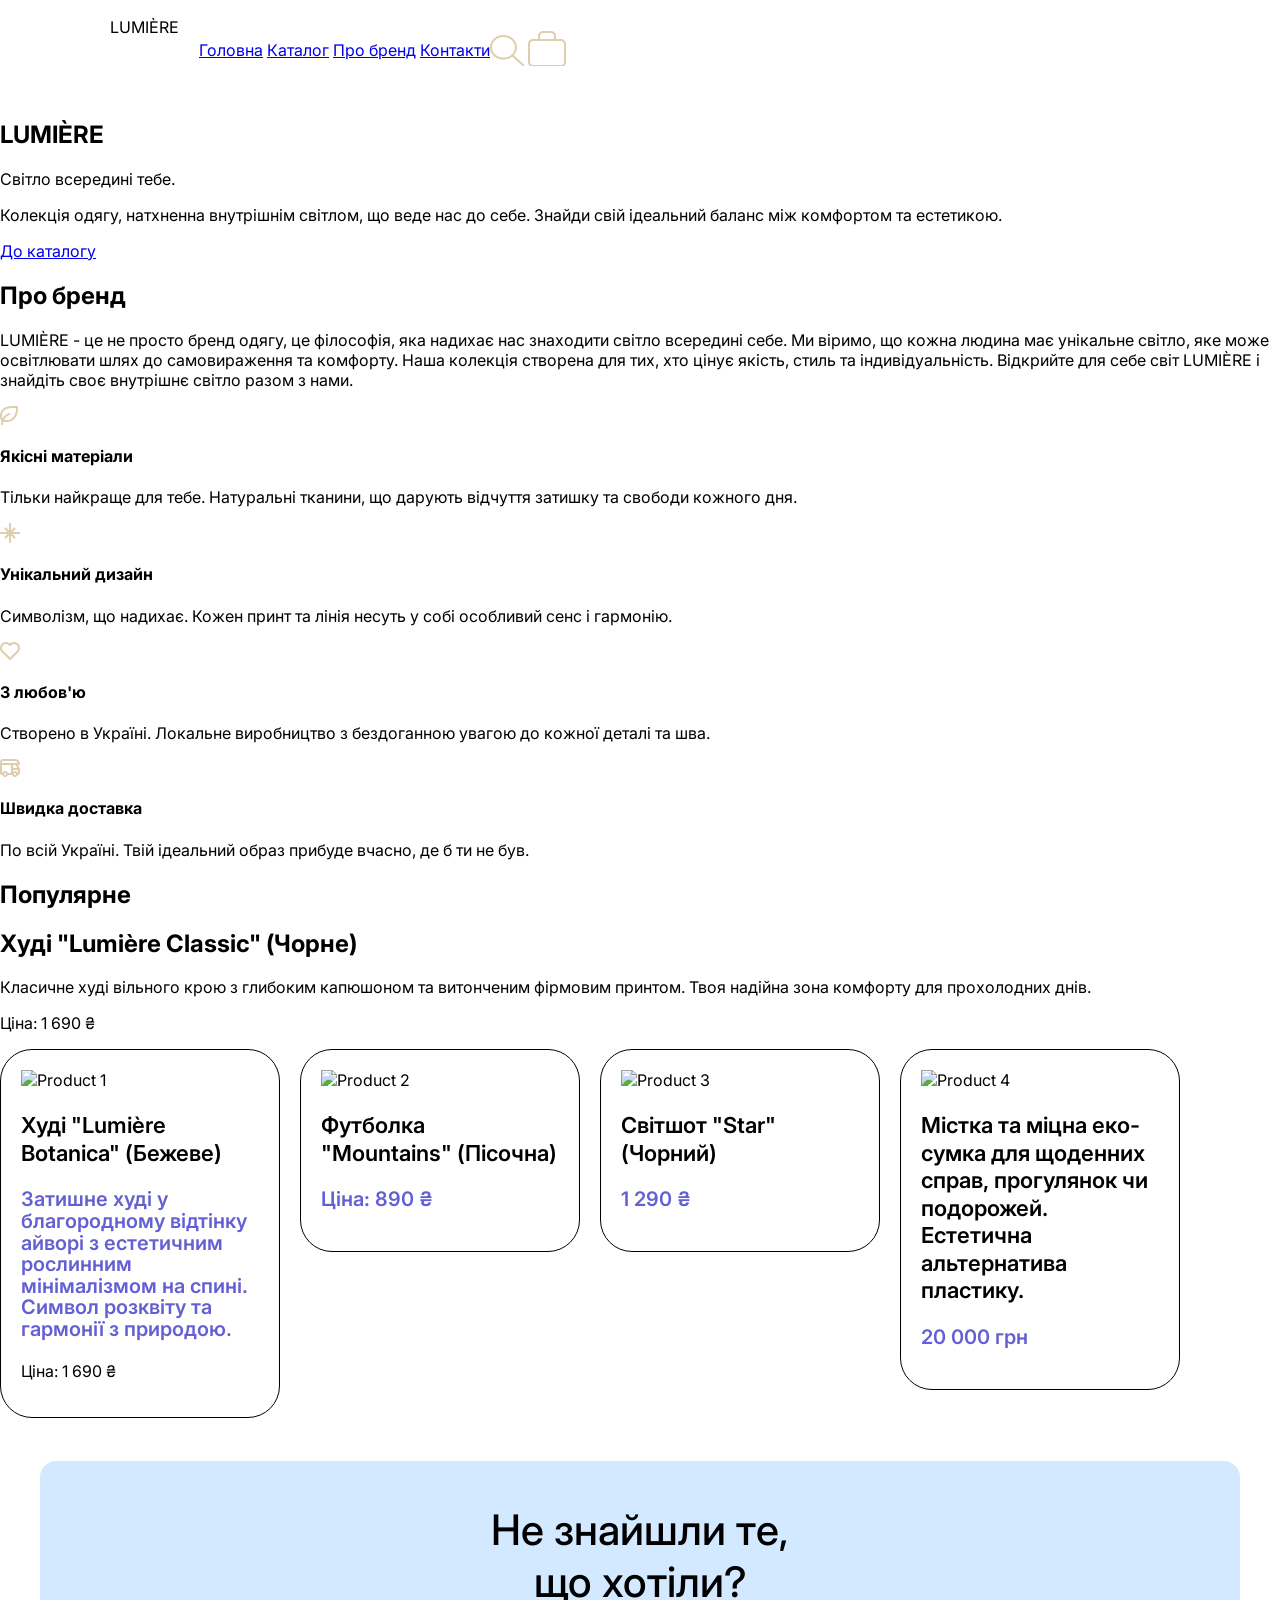
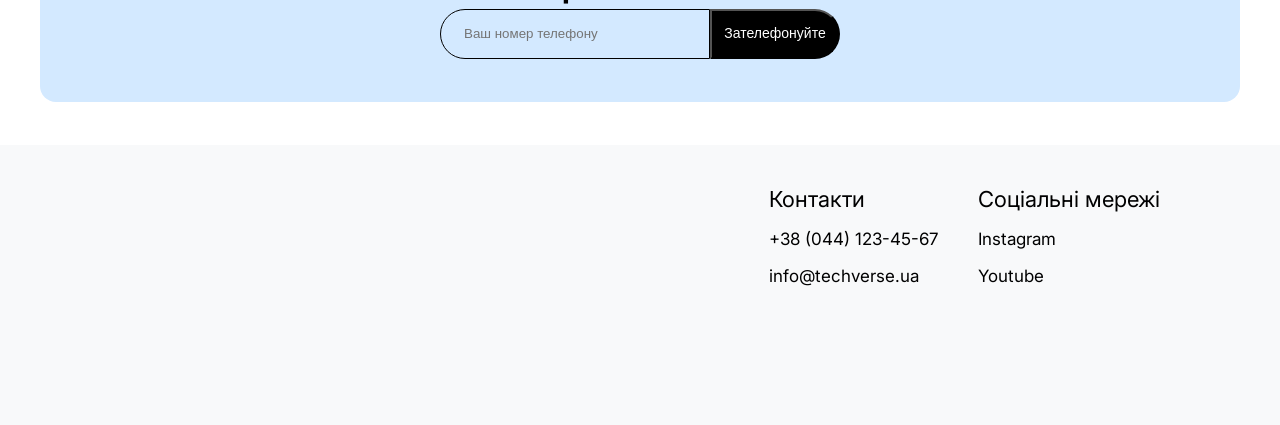
==== index.html @ de7a6d4b "first commit" ====
<html>

<head>
    <meta charset="UTF-8">
    <meta name="viewport" content="width=device-width, initial-scale=1.0">
    <title> LUMIÈRE</title>
    <link rel="stylesheet" href="style.css">
</head>

<body>
    <header class="header">
        <div class="logo">LUMIÈRE</div>
        <nav class="nav">
            <a href='#'>Головна</a>
            <a href='#catalog'>Каталог</a>
            <a href='#'>Про бренд</a>
            <a href='#'>Контакти</a>
        </nav>
        <div class="hero-icons">
<img src="Vector (Stroke) (1).png" alt="">
<img src="Vector.png" alt="">
        </div>
    </header>
    <section class="hero">
        <div class="hero-content">
        <h1>LUMIÈRE</h1>
        <p class="subtitle">Світло всередині тебе.</p>
        <p class="hero-desc">Колекція одягу, натхненна внутрішнім світлом,
             що веде нас до себе. 
            Знайди свій ідеальний баланс між комфортом та естетикою.</p>
            <a href="#catalog" >До каталогу</a>
        </div>
    </section>
    <section class="about">
        <div class="about-content">
            <h2>Про бренд</h2>
            <p>LUMIÈRE - це не просто бренд одягу, це філософія, яка надихає нас знаходити світло всередині себе. 
                Ми віримо, що кожна людина має унікальне світло, яке може освітлювати шлях до самовираження та комфорту. 
                Наша колекція створена для тих, хто цінує якість, стиль та індивідуальність. 
                Відкрийте для себе світ LUMIÈRE і знайдіть своє внутрішнє світло разом з нами.</p>
        </div> 
    </section>

    <section class="benefits">
<div class="benefits-card">
<img src="Vector (Stroke) (2).png" alt="">
<div>
    <h4>Якісні матеріали </h4>
    <p>Тільки найкраще для тебе. Натуральні тканини, 
        що дарують відчуття затишку та свободи кожного дня.</p>
</div>
</div>
<div class="benefits-card">
    <img src="Vector (Stroke) (3).png" alt="">
<div>
    <h4>Унікальний дизайн  </h4>
    <p> Символізм, що надихає. 
        Кожен принт та лінія несуть у собі особливий сенс і гармонію.</p>
</div>
<div class="benefits-card">
    <img src="Vector (Stroke) (4).png" alt="">
<div>
    <h4>З любов'ю </h4>
    <p> Створено в Україні. 
        Локальне виробництво з бездоганною увагою до кожної деталі та шва.</p>
</div>
<div class="benefits-card">
    <img src="Vector (Stroke) (5).png" alt="">
<div>
    <h4>Швидка доставка  </h4>
    <p> По всій Україні. 
        Твій ідеальний образ прибуде вчасно, де б ти не був.</p>
</div>

<section id="catalog" class="catalog">
    <h2 class="section-title">Популярне</h2>
        <div class="products-card">
            <h2 >Худі "Lumière Classic" (Чорне)</h2>
            <p>
                 Класичне худі вільного крою з глибоким капюшоном та витонченим фірмовим принтом. 
                 Твоя надійна зона комфорту для прохолодних днів.
            </p>
            <p>Ціна: 1 690 ₴</p>
            <div class="products-cards">
                <div class="card">
                    <img class="img-card" src="laptop.png" alt="Product 1">
                    <h3 class="title-card">Худі "Lumière Botanica" (Бежеве)</h3>
                    <p class="price-card">Затишне худі у благородному відтінку айворі з естетичним рослинним мінімалізмом на спині.
                         Символ розквіту та гармонії з природою.</p>
                         <p>Ціна: 1 690 ₴</p>
                </div>
                <div class="card">
                    <img class="img-card" src="smartwatch.png" alt="Product 2">
                    <h3 class="title-card">Футболка "Mountains" (Пісочна)</h3>
                    <p class="price-card"> Ціна: 890 ₴</p>
                </div>
                <div class="card">
                    <img class="img-card" src="headphones.png" alt="Product 3">
                    <h3 class="title-card">Світшот "Star" (Чорний)</h3>
                    <p class="price-card">1 290 ₴</p>
                </div>
                <div class="card">
                    <img class="img-card" src="tablet.png" alt="Product 4">
                    <h3 class="title-card">Містка та міцна еко-сумка для щоденних справ, прогулянок чи подорожей.
                         Естетична альтернатива пластику.</h3>
                    <p class="price-card">20 000 грн</p>
                </div>
            </div>
        </div>
        </section>
        <div class="contact-section">
            <h2 class="contact-text">Не знайшли те, що хотіли?</h2>
            <img src="contact-img.png" alt="" class="contact-img">
            <form action="" class="contact-form">
                <input class="input-phone" type="tel" placeholder="Ваш номер телефону">
                <button class="submit-button" type="submit">Зателефонуйте</button>
            </form>
        </div>
    </main>
    <footer>
        <img src="logo.png" alt="" class="logo-footer">
        <div class="footer-menu">
            <div class="vert-menu">
                <h3 class="footer-elements-first">Контакти</h3>
                <a href="#" class="footer-elements">+38 (044) 123-45-67</a>
                <a href="#" class="footer-elements">info@techverse.ua</a>
            </div>
            <div class="vert-menu">
                <h3 class="footer-elements-first">Соціальні мережі</h3>
                <a href="#" class="footer-elements">Instagram</a>
                <a href="#" class="footer-elements">Youtube</a>
            </div>
        </div>
    </footer>
    <script src="https://cdn.jsdelivr.net/npm/gsap@3.14.1/dist/gsap.min.js"></script>
    <script src="https://cdn.jsdelivr.net/npm/gsap@3.14.1/dist/ScrollTrigger.min.js"></script>


</body>

</html>
---- style.css ----
/* Підключення шрифта (не видаляти) */
@import url('https://fonts.googleapis.com/css2?family=Inter:ital,opsz,wght@0,14..32,100..900;1,14..32,100..900&display=swap');

body {
    margin: 0px;
    /* забираємо стандартні відступи в тега body */
    font-family: "Inter", sans-serif;

}


header {
    background-color: white;
    box-sizing: border-box;
    padding: 20px 110px;
    height: 100px;
    display: flex;
    align-items: center;
}


.logo {
    width: 89px;
    height: 66px;
}

.menu {
    display: flex;
    flex-direction: row;
    flex-grow: 1;
    justify-content: flex-end;
    align-items: center;
    list-style: none;
    gap: 40px;
}

.menu-elements {
    text-decoration: none;
    font-weight: 500;
    font-size: 18px;
    line-height: 93%;
    text-transform: uppercase;
    color: #000;
}

main {
    max-width: 1200px;
    margin: 0 auto;

}

.hero-section {

    border-radius: 32px;
    padding: 40px;
    max-width: 1200px;
    min-height: 550px;
    display: flex;
    flex-direction: column;
    justify-content: center;
    background: #d3e9ff top center / 100% no-repeat url(https://api.logikaschool.com.ua/media/library/44b094a8_phone_background.png);
}


.cta-title {
    font-weight: 600;
    font-size: 48px;
    line-height: 145%;
    color: #000;
    max-width: 460px;
}

.cta-button {
    border: 1px solid #000;
    border-radius: 200px;
    width: 305px;
    height: 50px;
    font-weight: 600;
    font-size: 18px;
    line-height: 120%;
    text-align: center;
    color: #000;
    background: #d3e9ff;
}


.products-title {

    font-weight: 600;
    font-size: 42px;
    line-height: 125%;
    text-align: center;
    color: #000;
}

.card {
    border: 1px solid #000;
    border-radius: 32px;
    padding: 20px;
    width: 280px;
    box-sizing: border-box;
}

.title-card {
    font-weight: 600;
    font-size: 22px;
    line-height: 125%;
    color: #000;
}

.price-card {
    font-weight: 600;
    font-size: 20px;
    line-height: 108%;
    color: #645fd3;
}


.products-cards {
    display: flex;
    flex-wrap: wrap;
    align-items: flex-start;
    justify-content: flex-start;
    flex-direction: row;
    gap: 20px;
}

.contact-section {
    background: #d3e9ff;
    border-radius: 16px;
    padding: 43px 0px;
    max-width: 1200px;
    text-align: center;
    margin: 43px auto;

}

.contact-text {
    font-weight: 500;
    font-size: 42px;
    line-height: 125%;
    color: #000;
    max-width: 350px;
    margin: 0 auto;
    display: block;
}

.contact-form {
    display: flex;
    align-items: center;
    justify-content: center;
    width: 400px;
    height: 50px;
    margin: 0 auto;
}

.input-phone {
    border: 1px solid #000;
    border-radius: 54px 0 0 54px;
    padding: 0 23px;
    width: 270px;
    height: 50px;
    background: #d3e9ff;
}

.submit-button {
    border-radius: 0 200px 200px 0;
    width: 130px;
    height: 50px;
    background: #000;
    font-weight: 400;
    font-size: 14px;
    line-height: 120%;
    text-align: center;
    color: #fff;
    padding: 0;
}

footer {
    display: flex;
    flex-direction: row;
    flex-wrap: wrap;
    justify-content: space-between;
    align-items: flex-start;
    align-content: space-between;
    padding: 40px 120px;

    min-height: 200px;

    background: #F8F9FA;
}

.footer-menu {

    display: flex;
    flex-direction: row;
    flex-wrap: wrap;
    justify-content: flex-end;
    align-items: flex-start;
    align-content: flex-end;
    padding: 0px;
    gap: 40px;

}

.vert-menu {

    display: flex;
    flex-direction: column;
    align-items: flex-start;
    padding: 0px;
    gap: 15px;

}

.footer-elements-first {
    font-family: 'Inter';
    font-style: normal;
    font-weight: 400;
    font-size: 22px;
    line-height: 28px;
    margin: 0;
    color: #000000;
}

.footer-elements {
    font-family: 'Inter';
    font-style: normal;
    font-weight: 400;
    font-size: 17px;
    line-height: 22px;
    color: #000000;
    text-decoration: none;
}

/* Menu items hover */
.menu-elements {
    transition: color 0.3s ease, transform 0.2s ease;
}

.menu-elements:hover {
    color: #007bff;
    transform: translateY(-2px);
}

/* CTA button hover */
.cta-button {
    transition: background-color 0.3s ease, color 0.3s ease, border-color 0.3s ease;
    cursor: pointer;
}

.cta-button:hover {
    background-color: #0056b3;
    color: fff;
    box-shadow: 0 8px 20px rgba(0, 123, 255, 0.3);
}

/* Product cards hover */
.card {
    transition: all 0.3s ease;
    cursor: pointer;
}

.card:hover {
    box-shadow: 0 15px 30px rgba(0, 0, 0, 0.2);
}


.img-card {
    transition: transform 0.3s ease;
}

.card:hover .title-card {
    color: #007bff;
}

.title-card {
    transition: color 0.3s ease;
}

/* Submit button hover */
.submit-button {
    transition: all 0.3s ease;
    cursor: pointer;
}

.submit-button:hover {
    background-color: #0056b3;
    box-shadow: 0 5px 15px rgba(0, 123, 255, 0.3);
}
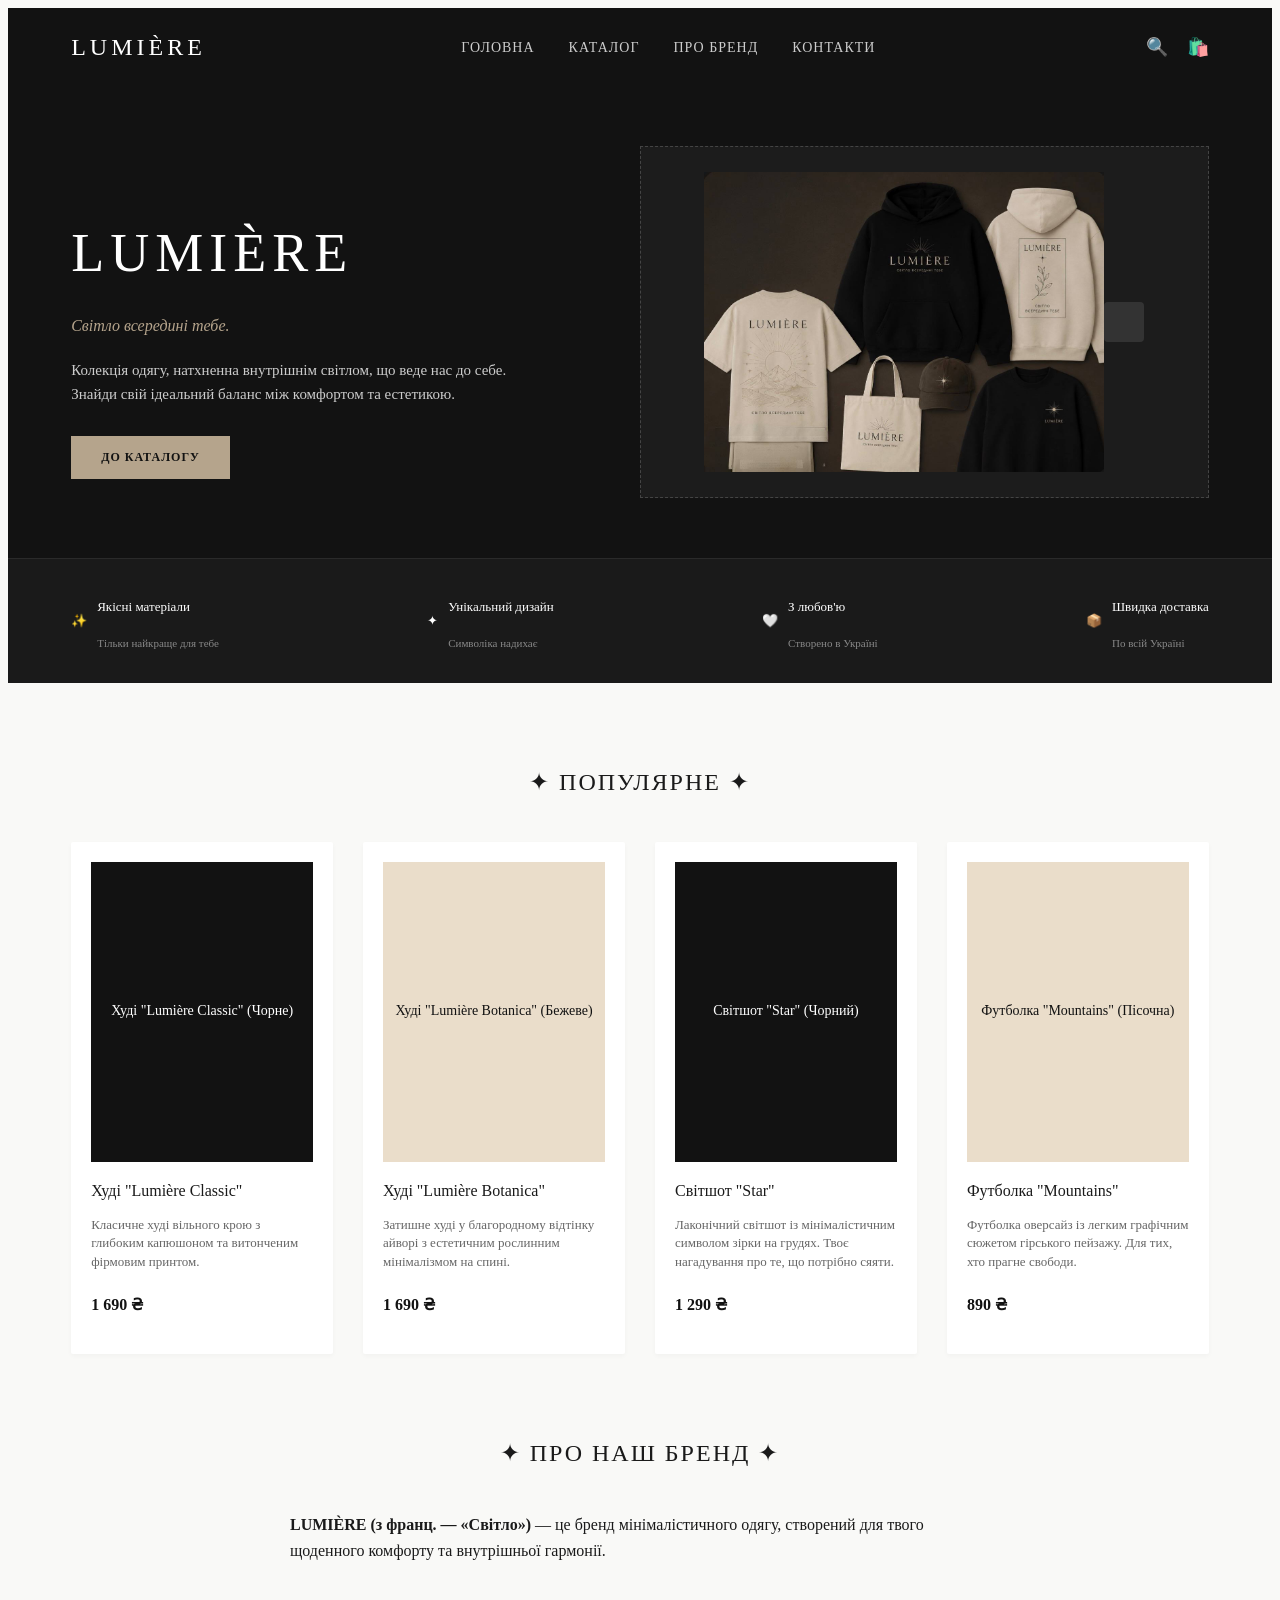
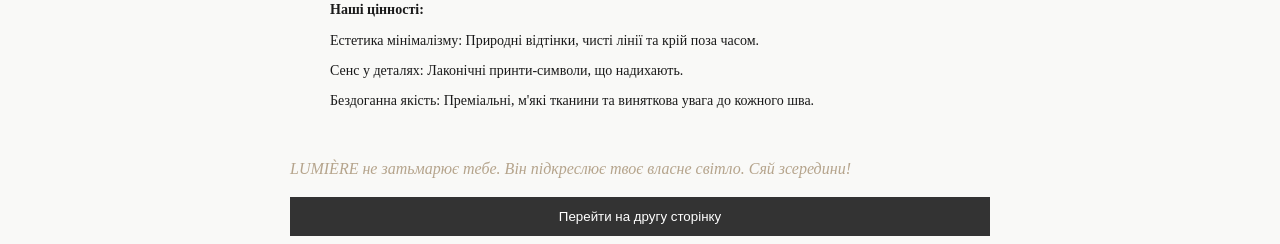
==== commit 3f131ca4: "first commit" ====
--- a/index.html
+++ b/index.html
@@ -1,141 +1,117 @@
+
 <html>
-
 <head>
     <meta charset="UTF-8">
     <meta name="viewport" content="width=device-width, initial-scale=1.0">
-    <title> LUMIÈRE</title>
+    <title>LUMIÈRE | Одяг з внутрішнім світлом</title>
     <link rel="stylesheet" href="style.css">
 </head>
+<body>
 
-<body>
     <header class="header">
         <div class="logo">LUMIÈRE</div>
         <nav class="nav">
-            <a href='#'>Головна</a>
-            <a href='#catalog'>Каталог</a>
-            <a href='#'>Про бренд</a>
-            <a href='#'>Контакти</a>
+            <a href="#a">головна</a>
+            <a href="#catalog">каталог</a>
+            <a href="#about">про бренд</a>
+            <a href="#contacts">контакти</a>
         </nav>
-        <div class="hero-icons">
-<img src="Vector (Stroke) (1).png" alt="">
-<img src="Vector.png" alt="">
+        <div class="header-icons">
+            <span class="icon">🔍</span>
+            <span class="icon">🛍️</span>
         </div>
     </header>
+
     <section class="hero">
         <div class="hero-content">
-        <h1>LUMIÈRE</h1>
-        <p class="subtitle">Світло всередині тебе.</p>
-        <p class="hero-desc">Колекція одягу, натхненна внутрішнім світлом,
-             що веде нас до себе. 
-            Знайди свій ідеальний баланс між комфортом та естетикою.</p>
-            <a href="#catalog" >До каталогу</a>
+            <h1 id="a">LUMIÈRE</h1>
+            <p class="subtitle">Світло всередині тебе.</p>
+            <p class="hero-desc">Колекція одягу, натхненна внутрішнім світлом, що веде нас до себе. Знайди свій ідеальний баланс між комфортом та естетикою.</p>
+            <a href="#catalog" class="btn">До каталогу</a>
         </div>
-    </section>
-    <section class="about">
-        <div class="about-content">
-            <h2>Про бренд</h2>
-            <p>LUMIÈRE - це не просто бренд одягу, це філософія, яка надихає нас знаходити світло всередині себе. 
-                Ми віримо, що кожна людина має унікальне світло, яке може освітлювати шлях до самовираження та комфорту. 
-                Наша колекція створена для тих, хто цінує якість, стиль та індивідуальність. 
-                Відкрийте для себе світ LUMIÈRE і знайдіть своє внутрішнє світло разом з нами.</p>
-        </div> 
+        <div class="hero-image-grid">
+            <img src="hoodie.jpg" width="400" height="300" alt="Худі">
+            <div class="badge-item"></div>
+        </div>
     </section>
 
     <section class="benefits">
-<div class="benefits-card">
-<img src="Vector (Stroke) (2).png" alt="">
-<div>
-    <h4>Якісні матеріали </h4>
-    <p>Тільки найкраще для тебе. Натуральні тканини, 
-        що дарують відчуття затишку та свободи кожного дня.</p>
-</div>
-</div>
-<div class="benefits-card">
-    <img src="Vector (Stroke) (3).png" alt="">
-<div>
-    <h4>Унікальний дизайн  </h4>
-    <p> Символізм, що надихає. 
-        Кожен принт та лінія несуть у собі особливий сенс і гармонію.</p>
-</div>
-<div class="benefits-card">
-    <img src="Vector (Stroke) (4).png" alt="">
-<div>
-    <h4>З любов'ю </h4>
-    <p> Створено в Україні. 
-        Локальне виробництво з бездоганною увагою до кожної деталі та шва.</p>
-</div>
-<div class="benefits-card">
-    <img src="Vector (Stroke) (5).png" alt="">
-<div>
-    <h4>Швидка доставка  </h4>
-    <p> По всій Україні. 
-        Твій ідеальний образ прибуде вчасно, де б ти не був.</p>
-</div>
-
-<section id="catalog" class="catalog">
-    <h2 class="section-title">Популярне</h2>
-        <div class="products-card">
-            <h2 >Худі "Lumière Classic" (Чорне)</h2>
-            <p>
-                 Класичне худі вільного крою з глибоким капюшоном та витонченим фірмовим принтом. 
-                 Твоя надійна зона комфорту для прохолодних днів.
-            </p>
-            <p>Ціна: 1 690 ₴</p>
-            <div class="products-cards">
-                <div class="card">
-                    <img class="img-card" src="laptop.png" alt="Product 1">
-                    <h3 class="title-card">Худі "Lumière Botanica" (Бежеве)</h3>
-                    <p class="price-card">Затишне худі у благородному відтінку айворі з естетичним рослинним мінімалізмом на спині.
-                         Символ розквіту та гармонії з природою.</p>
-                         <p>Ціна: 1 690 ₴</p>
-                </div>
-                <div class="card">
-                    <img class="img-card" src="smartwatch.png" alt="Product 2">
-                    <h3 class="title-card">Футболка "Mountains" (Пісочна)</h3>
-                    <p class="price-card"> Ціна: 890 ₴</p>
-                </div>
-                <div class="card">
-                    <img class="img-card" src="headphones.png" alt="Product 3">
-                    <h3 class="title-card">Світшот "Star" (Чорний)</h3>
-                    <p class="price-card">1 290 ₴</p>
-                </div>
-                <div class="card">
-                    <img class="img-card" src="tablet.png" alt="Product 4">
-                    <h3 class="title-card">Містка та міцна еко-сумка для щоденних справ, прогулянок чи подорожей.
-                         Естетична альтернатива пластику.</h3>
-                    <p class="price-card">20 000 грн</p>
-                </div>
+        <div class="benefit-card">
+            <div class="b-icon">✨</div>
+            <div>
+                <h4>Якісні матеріали</h4>
+                <p>Тільки найкраще для тебе</p>
             </div>
         </div>
-        </section>
-        <div class="contact-section">
-            <h2 class="contact-text">Не знайшли те, що хотіли?</h2>
-            <img src="contact-img.png" alt="" class="contact-img">
-            <form action="" class="contact-form">
-                <input class="input-phone" type="tel" placeholder="Ваш номер телефону">
-                <button class="submit-button" type="submit">Зателефонуйте</button>
-            </form>
-        </div>
-    </main>
-    <footer>
-        <img src="logo.png" alt="" class="logo-footer">
-        <div class="footer-menu">
-            <div class="vert-menu">
-                <h3 class="footer-elements-first">Контакти</h3>
-                <a href="#" class="footer-elements">+38 (044) 123-45-67</a>
-                <a href="#" class="footer-elements">info@techverse.ua</a>
-            </div>
-            <div class="vert-menu">
-                <h3 class="footer-elements-first">Соціальні мережі</h3>
-                <a href="#" class="footer-elements">Instagram</a>
-                <a href="#" class="footer-elements">Youtube</a>
+        <div class="benefit-card">
+            <div class="b-icon">✦</div>
+            <div>
+                <h4>Унікальний дизайн</h4>
+                <p>Символіка надихає</p>
             </div>
         </div>
-    </footer>
-    <script src="https://cdn.jsdelivr.net/npm/gsap@3.14.1/dist/gsap.min.js"></script>
-    <script src="https://cdn.jsdelivr.net/npm/gsap@3.14.1/dist/ScrollTrigger.min.js"></script>
+        <div class="benefit-card">
+            <div class="b-icon">🤍</div>
+            <div>
+                <h4>З любов'ю</h4>
+                <p>Створено в Україні</p>
+            </div>
+        </div>
+        <div class="benefit-card">
+            <div class="b-icon">📦</div>
+            <div>
+                <h4>Швидка доставка</h4>
+                <p>По всій Україні</p>
+            </div>
+        </div>
+    </section>
 
+    <section id="catalog" class="catalog">
+        <h2 id="catalog" class="section-title">✦ Популярне ✦</h2>
+        <div class="products-grid">
+            <div class="product-card">
+                <div class="prod-img-placeholder">Худі "Lumière Classic" (Чорне)</div>
+                <h3>Худі "Lumière Classic"</h3>
+                <p class="prod-desc">Класичне худі вільного крою з глибоким капюшоном та витонченим фірмовим принтом.</p>
+                <p class="price">1 690 ₴</p>
+            </div>
+            <div class="product-card">
+                <div class="prod-img-placeholder text-light">Худі "Lumière Botanica" (Бежеве)</div>
+                <h3>Худі "Lumière Botanica"</h3>
+                <p class="prod-desc">Затишне худі у благородному відтінку айворі з естетичним рослинним мінімалізмом на спині.</p>
+                <p class="price">1 690 ₴</p>
+            </div>
+            <div class="product-card">
+                <div class="prod-img-placeholder">Світшот "Star" (Чорний)</div>
+                <h3>Світшот "Star"</h3>
+                <p class="prod-desc">Лаконічний світшот із мінімалістичним символом зірки на грудях. Твоє нагадування про те, що потрібно сяяти.</p>
+                <p class="price">1 290 ₴</p>
+            </div>
+            <div class="product-card">
+                <div class="prod-img-placeholder text-light">Футболка "Mountains" (Пісочна)</div>
+                <h3>Футболка "Mountains"</h3>
+                <p class="prod-desc">Футболка оверсайз із легким графічним сюжетом гірського пейзажу. Для тих, хто прагне свободи.</p>
+                <p class="price">890 ₴</p>
+            </div>
+        </div>
+    </section>
 
+    <section id="about" class="about-section">
+        <h2 class="section-title">✦ Про наш бренд ✦</h2>
+        <div class="about-text">
+            <p><strong>LUMIÈRE (з франц. — «Світло»)</strong> — це бренд мінімалістичного одягу, створений для твого щоденного комфорту та внутрішньої гармонії.</p>
+            <ul class="values">
+ <li><strong>Наші цінності:</strong></li>
+                <li>Естетика мінімалізму: Природні відтінки, чисті лінії та крій поза часом.</li>
+                <li>Сенс у деталях: Лаконічні принти-символи, що надихають.</li>
+                <li>Бездоганна якість: Преміальні, м'які тканини та виняткова увага до кожного шва.</li>
+            </ul>
+            <p class="italic">LUMIÈRE не затьмарює тебе. Він підкреслює твоє власне світло. Сяй зсередини!</p>
+            <button class="buttomm" onclick="window.location.href='index2.html';">Перейти на другу сторінку</button>
+        </div>
+    </section>
+<script src="script.js"></script>
 </body>
+</html>
 
-</html>+       
--- a/style.css
+++ b/style.css
@@ -1,290 +1,542 @@
-/* Підключення шрифта (не видаляти) */
-@import url('https://fonts.googleapis.com/css2?family=Inter:ital,opsz,wght@0,14..32,100..900;1,14..32,100..900&display=swap');
 
 body {
-    margin: 0px;
-    /* забираємо стандартні відступи в тега body */
-    font-family: "Inter", sans-serif;
-
-}
-
-
-header {
-    background-color: white;
+    background-color: #f9f9f7;
+    color: #1a1a1a;
+    line-height: 1.6;
+}
+
+
+.header {
+    display: flex;
+    justify-content: space-between;
+    align-items: center;
+    padding: 20px 5%;
+    background-color: #121212;
+    color: #ffffff;
+}
+
+.logo {
+    font-size: 24px;
+    letter-spacing: 4px;
+    font-weight: 300;
+}
+
+.nav a {
+    color: #cccccc;
+    text-decoration: none;
+    margin: 0 15px;
+    font-size: 14px;
+    text-transform: uppercase;
+    letter-spacing: 1px;
+    transition: color 0.3s ease;
+}
+
+.nav a:hover {
+    color: #ffffff;
+}
+
+.header-icons .icon {
+    margin-left: 15px;
+    cursor: pointer;
+    font-size: 18px;
+}
+
+
+.hero {
+    display: grid;
+    grid-template-columns: 1fr 1fr;
+    background-color: #121212;
+    color: #ffffff;
+    padding: 60px 5%;
+    align-items: center;
+    border-bottom: 1px solid #2a2a2a;
+}
+
+.hero-content h1 {
+    font-size: 54px;
+    letter-spacing: 6px;
+    margin-bottom: 10px;
+    font-weight: 300;
+}
+
+.hero-content .subtitle {
+    font-style: italic;
+    color: #b5a48c;
+    margin-bottom: 20px;
+}
+
+.hero-desc {
+    font-size: 15px;
+    color: #cccccc;
+    margin-bottom: 30px;
+    max-width: 450px;
+}
+
+
+.btn {
+    display: inline-block;
+    padding: 12px 30px;
+    background-color: #b5a48c;
+    color: #121212;
+    text-decoration: none;
+    font-weight: bold;
+    text-transform: uppercase;
+    font-size: 12px;
+    letter-spacing: 1px;
+    border: none;
+    cursor: pointer;
+    transition: background 0.3s ease;
+}
+
+.btn:hover {
+    background-color: #d1c2ab;
+}
+
+.hero-image-grid {
+    height: 350px;
+    background-color: #1c1c1c;
+    display: flex;
+    align-items: center;
+    justify-content: center;
+    border: 1px dashed #444;
+}
+
+.badge-item {
+    background: rgba(255, 255, 255, 0.1);
+    padding: 20px;
+    border-radius: 4px;
+    color: #fff;
+}
+
+.benefits {
+    display: flex;
+    justify-content: space-between;
+    background-color: #1a1a1a;
+    color: #fff;
+    padding: 20px 5%;
+    flex-wrap: wrap;
+    gap: 15px;
+}
+
+.benefit-card {
+    display: flex;
+    align-items: center;
+    gap: 10px;
+    font-size: 13px;
+}
+
+.benefit-card h4 {
+    font-weight: 400;
+}
+
+.benefit-card p {
+    color: #888;
+    font-size: 11px;
+}
+
+
+.catalog {
+    padding: 60px 5%;
+}
+
+.section-title {
+    text-align: center;
+    font-weight: 300;
+    letter-spacing: 2px;
+    margin-bottom: 40px;
+    text-transform: uppercase;
+}
+
+.products-grid {
+    display: grid;
+    grid-template-columns: repeat(auto-fit, minmax(240px, 1fr));
+    gap: 30px;
+}
+
+.product-card {
+    background: #ffffff;
+    padding: 20px;
+    border-radius: 2px;
+    box-shadow: 0 2px 5px rgba(0,0,0,0.03);
+}
+
+.prod-img-placeholder {
+    height: 280px;
+    background-color: #121212;
+    color: #fff;
+    display: flex;
+    align-items: center;
+    justify-content: center;
+    font-size: 14px;
+    text-align: center;
+    padding: 10px;
+    margin-bottom: 15px;
+}
+
+.prod-img-placeholder.text-light {
+    background-color: #eaddca;
+    color: #121212;
+}
+
+.product-card h3 {
+    font-size: 16px;
+    margin-bottom: 10px;
+    font-weight: 500;
+}
+
+.prod-desc {
+    font-size: 13px;
+    color: #666;
+    line-height: 1.4;
+    margin-bottom: 15px;
+    height: 60px;
+    overflow: hidden;
+}
+
+.price {
+    font-weight: bold;
+    color: #121212;
+}
+
+.about {
+    background-color: #f1f1ee;
+    padding: 60px 5%;
+    text-align: center;
+}
+
+.about-text {
+    max-width: 700px;
+    margin: 0 auto;
+}
+
+.values {
+    list-style: none;
+    margin: 20px 0;
+    text-align: left;
+    display: inline-block;
+}
+
+.values li {
+    margin-bottom: 8px;
+    font-size: 14px;
+}
+
+.italic {
+    font-style: italic;
+    color: #b5a48c;
+    margin-top: 15px;
+}
+
+
+.quiz-section {
+    padding: 50px 5%;
+    text-align: center;
+    background-color: #ffffff;
+    border-top: 1px solid #e0e0e0;
+}
+
+.quiz-options {
+    margin: 20px 0;
+}
+
+.quiz-options button {
+    margin: 10px;
+    padding: 12px 25px;
+    border: 1px solid #121212;
+    background: transparent;
+    font-size: 14px;
+    cursor: pointer;
+    transition: all 0.2s ease;
+}
+
+.quiz-options button:hover {
+    background-color: #121212;
+    color: #fff;
+}
+
+
+.drop-builder {
+    max-width: 400px;
+    margin: 50px auto;
+    padding: 20px;
+    text-align: center;
+    border-top: 1px solid #e0e0e0;
+}
+
+.builder-title {
+    font-size: 22px;
+    letter-spacing: 1px;
+    margin-bottom: 25px;
+    font-weight: 400;
+}
+
+.builder-list {
+    display: flex;
+    flex-direction: column;
+    gap: 15px;
+    margin-bottom: 30px;
+    max-width: 250px;
+    margin-left: auto;
+    margin-right: auto;
+}
+
+.drop-item {
+    display: flex;
+    justify-content: space-between;
+    align-items: center;
+}
+
+.item-name {
+    font-size: 16px;
+    color: #1a1a1a;
+}
+
+
+.circle-checkbox {
+    position: relative;
+    display: inline-block;
+    width: 20px;
+    height: 20px;
+    cursor: pointer;
+}
+
+.circle-checkbox input {
+    opacity: 0;
+    width: 0;
+    height: 0;
+    position: absolute;
+}
+
+.circle-checkbox .checkmark {
+    position: absolute;
+    top: 0;
+    left: 0;
+    width: 20px;
+    height: 20px;
+    background-color: transparent;
+    border: 2px solid #1a1a1a;
+    border-radius: 50%;
+    transition: background-color 0.2s ease;
+}
+
+.circle-checkbox input:checked + .checkmark {
+    background-color: #1a1a1a; 
+}
+
+
+.buy-btn {
+    background-color: #eaddca; 
+    color: #1a1a1a;
+    border: none;
+    padding: 12px 30px;
+    font-size: 13px;
+    text-transform: uppercase;
+    letter-spacing: 2px;
+    cursor: pointer;
+    transition: background-color 0.3s ease;
+}
+
+.buy-btn:hover {
+    background-color: #d8cbb8;
+}
+
+.result-message {
+    margin-top: 25px;
+    font-size: 14px;
+}
+
+.error-text {
+    color: #888888;
+}
+
+.success-title {
+    font-weight: bold;
+    color: #1a1a1a;
+    margin-bottom: 5px;
+}
+
+.success-details {
+    color: #555555;
+}
+
+
+.care-section {
+    padding: 50px 5%;
+    background-color: #ffffff;
+    border-top: 1px solid #e0e0e0;
+    text-align: center;
+}
+
+.care-grid {
+    display: grid;
+    grid-template-columns: repeat(auto-fit, minmax(200px, 1fr));
+    gap: 20px;
+    margin-top: 30px;
+}
+
+.care-card {
+    background: #f9f9f7;
+    padding: 20px;
+    border: 1px solid #eee;
+}
+
+.care-card span {
+    font-size: 24px;
+    display: block;
+    margin-bottom: 10px;
+}
+
+.care-card h5 {
+    font-size: 16px;
+    margin-bottom: 5px;
+    font-weight: 500;
+}
+
+.care-card p {
+    font-size: 12px;
+    color: #666;
+}
+
+
+.production {
+    background-color: #121212;
+    color: #fff;
+    padding: 50px 5%;
+    text-align: center;
+}
+
+.bts {
+    font-size: 11px;
+    color: #b5a48c;
+    letter-spacing: 2px;
+
+}
+
+.prod-gallery {
+    display: grid;
+    grid-template-columns: repeat(auto-fit, minmax(150px, 1fr));
+    gap: 15px;
+    margin: 30px 0;
+}
+
+.prod-img {
+    height: 150px;
+    background: #222;
+    display: flex;
+    align-items: center;
+    justify-content: center;
+    font-size: 13px;
+    border: 1px solid #333;
+    color: #aaa;
+}
+
+.prod-footer-text {
+    font-size: 13px;
+    color: #aaa;
+}
+
+
+.footer {
+    background-color: #fafafa;
+    padding: 40px 5%;
+    display: flex;
+    justify-content: space-between;
+    flex-wrap: wrap;
+    gap: 30px;
+    border-top: 1px solid #eee;
+}
+
+.footer-col {
+    flex: 1;
+    min-width: 250px;
+}
+
+.footer-col h4 {
+    margin-bottom: 15px;
+    font-weight: 500;
+    text-transform: uppercase;
+    font-size: 14px;
+    letter-spacing: 1px;
+}
+
+.footer-col p {
+    font-size: 13px;
+    color: #666;
+    line-height: 1.6;
+}
+
+
+.hidden {
+    display: none;
+}
+
+
+@media (max-width: 768px) {
+    .header {
+        flex-direction: column;
+        gap: 15px;
+        text-align: center;
+    }
+    
+    .nav a {
+        margin: 0 7px;
+        font-size: 12px;
+    }
+
+    .hero {
+        grid-template-columns: 1fr;
+        gap: 30px;
+        padding-top: 30px;
+    }
+
+    .hero-content h1 {
+        font-size: 38px;
+    }
+}
+.order-summary {
+    background-color: #f9f9f9;
+    padding: 15px;
+    border-left: 4px solid #d5c5b3;
+    margin-bottom: 25px;
+    text-align: left;
+}
+.order-summary ul {
+    margin: 5px 0 0 20px;
+    padding: 0;
+}
+
+.form-group {
+    text-align: left;
+    margin-bottom: 15px;
+}
+.form-group label {
+    display: block;
+    font-size: 14px;
+    margin-bottom: 5px;
+}
+.form-group input {
+    width: 100%;
+    padding: 10px;
+    border: 1px solid #ccc;
     box-sizing: border-box;
-    padding: 20px 110px;
-    height: 100px;
-    display: flex;
-    align-items: center;
-}
-
-
-.logo {
-    width: 89px;
-    height: 66px;
-}
-
-.menu {
-    display: flex;
-    flex-direction: row;
-    flex-grow: 1;
-    justify-content: flex-end;
-    align-items: center;
-    list-style: none;
-    gap: 40px;
-}
-
-.menu-elements {
-    text-decoration: none;
-    font-weight: 500;
-    font-size: 18px;
-    line-height: 93%;
-    text-transform: uppercase;
-    color: #000;
-}
-
-main {
-    max-width: 1200px;
-    margin: 0 auto;
-
-}
-
-.hero-section {
-
-    border-radius: 32px;
-    padding: 40px;
-    max-width: 1200px;
-    min-height: 550px;
-    display: flex;
-    flex-direction: column;
-    justify-content: center;
-    background: #d3e9ff top center / 100% no-repeat url(https://api.logikaschool.com.ua/media/library/44b094a8_phone_background.png);
-}
-
-
-.cta-title {
-    font-weight: 600;
-    font-size: 48px;
-    line-height: 145%;
-    color: #000;
-    max-width: 460px;
-}
-
-.cta-button {
-    border: 1px solid #000;
-    border-radius: 200px;
-    width: 305px;
-    height: 50px;
-    font-weight: 600;
-    font-size: 18px;
-    line-height: 120%;
-    text-align: center;
-    color: #000;
-    background: #d3e9ff;
-}
-
-
-.products-title {
-
-    font-weight: 600;
-    font-size: 42px;
-    line-height: 125%;
-    text-align: center;
-    color: #000;
-}
-
-.card {
-    border: 1px solid #000;
-    border-radius: 32px;
-    padding: 20px;
-    width: 280px;
-    box-sizing: border-box;
-}
-
-.title-card {
-    font-weight: 600;
-    font-size: 22px;
-    line-height: 125%;
-    color: #000;
-}
-
-.price-card {
-    font-weight: 600;
-    font-size: 20px;
-    line-height: 108%;
-    color: #645fd3;
-}
-
-
-.products-cards {
-    display: flex;
-    flex-wrap: wrap;
-    align-items: flex-start;
-    justify-content: flex-start;
-    flex-direction: row;
-    gap: 20px;
-}
-
-.contact-section {
-    background: #d3e9ff;
-    border-radius: 16px;
-    padding: 43px 0px;
-    max-width: 1200px;
-    text-align: center;
-    margin: 43px auto;
-
-}
-
-.contact-text {
-    font-weight: 500;
-    font-size: 42px;
-    line-height: 125%;
-    color: #000;
-    max-width: 350px;
-    margin: 0 auto;
-    display: block;
-}
-
-.contact-form {
-    display: flex;
-    align-items: center;
-    justify-content: center;
-    width: 400px;
-    height: 50px;
-    margin: 0 auto;
-}
-
-.input-phone {
-    border: 1px solid #000;
-    border-radius: 54px 0 0 54px;
-    padding: 0 23px;
-    width: 270px;
-    height: 50px;
-    background: #d3e9ff;
-}
-
+}
 .submit-button {
-    border-radius: 0 200px 200px 0;
-    width: 130px;
-    height: 50px;
-    background: #000;
-    font-weight: 400;
-    font-size: 14px;
-    line-height: 120%;
-    text-align: center;
-    color: #fff;
-    padding: 0;
-}
-
-footer {
-    display: flex;
-    flex-direction: row;
-    flex-wrap: wrap;
-    justify-content: space-between;
-    align-items: flex-start;
-    align-content: space-between;
-    padding: 40px 120px;
-
-    min-height: 200px;
-
-    background: #F8F9FA;
-}
-
-.footer-menu {
-
-    display: flex;
-    flex-direction: row;
-    flex-wrap: wrap;
-    justify-content: flex-end;
-    align-items: flex-start;
-    align-content: flex-end;
-    padding: 0px;
-    gap: 40px;
-
-}
-
-.vert-menu {
-
-    display: flex;
-    flex-direction: column;
-    align-items: flex-start;
-    padding: 0px;
-    gap: 15px;
-
-}
-
-.footer-elements-first {
-    font-family: 'Inter';
-    font-style: normal;
-    font-weight: 400;
-    font-size: 22px;
-    line-height: 28px;
-    margin: 0;
-    color: #000000;
-}
-
-.footer-elements {
-    font-family: 'Inter';
-    font-style: normal;
-    font-weight: 400;
-    font-size: 17px;
-    line-height: 22px;
-    color: #000000;
-    text-decoration: none;
-}
-
-/* Menu items hover */
-.menu-elements {
-    transition: color 0.3s ease, transform 0.2s ease;
-}
-
-.menu-elements:hover {
-    color: #007bff;
-    transform: translateY(-2px);
-}
-
-/* CTA button hover */
-.cta-button {
-    transition: background-color 0.3s ease, color 0.3s ease, border-color 0.3s ease;
+    background-color: #333;
+    color: #fff;
+    border: none;
+    width: 100%;
+    padding: 12px;
     cursor: pointer;
-}
-
-.cta-button:hover {
-    background-color: #0056b3;
-    color: fff;
-    box-shadow: 0 8px 20px rgba(0, 123, 255, 0.3);
-}
-
-/* Product cards hover */
-.card {
-    transition: all 0.3s ease;
-    cursor: pointer;
-}
-
-.card:hover {
-    box-shadow: 0 15px 30px rgba(0, 0, 0, 0.2);
-}
-
-
-.img-card {
-    transition: transform 0.3s ease;
-}
-
-.card:hover .title-card {
-    color: #007bff;
-}
-
-.title-card {
-    transition: color 0.3s ease;
-}
-
-/* Submit button hover */
-.submit-button {
-    transition: all 0.3s ease;
-    cursor: pointer;
-}
-
-.submit-button:hover {
-    background-color: #0056b3;
-    box-shadow: 0 5px 15px rgba(0, 123, 255, 0.3);
-}
+    margin-top: 10px;
+    letter-spacing: 1px;
+}
+.submit-button:hover { background-color: #555; }
+.buttomm{
+    
+    background-color: #333;
+    color: #fff;
+    border: none;
+    width: 100%;
+    padding: 12px;
+    
+}
